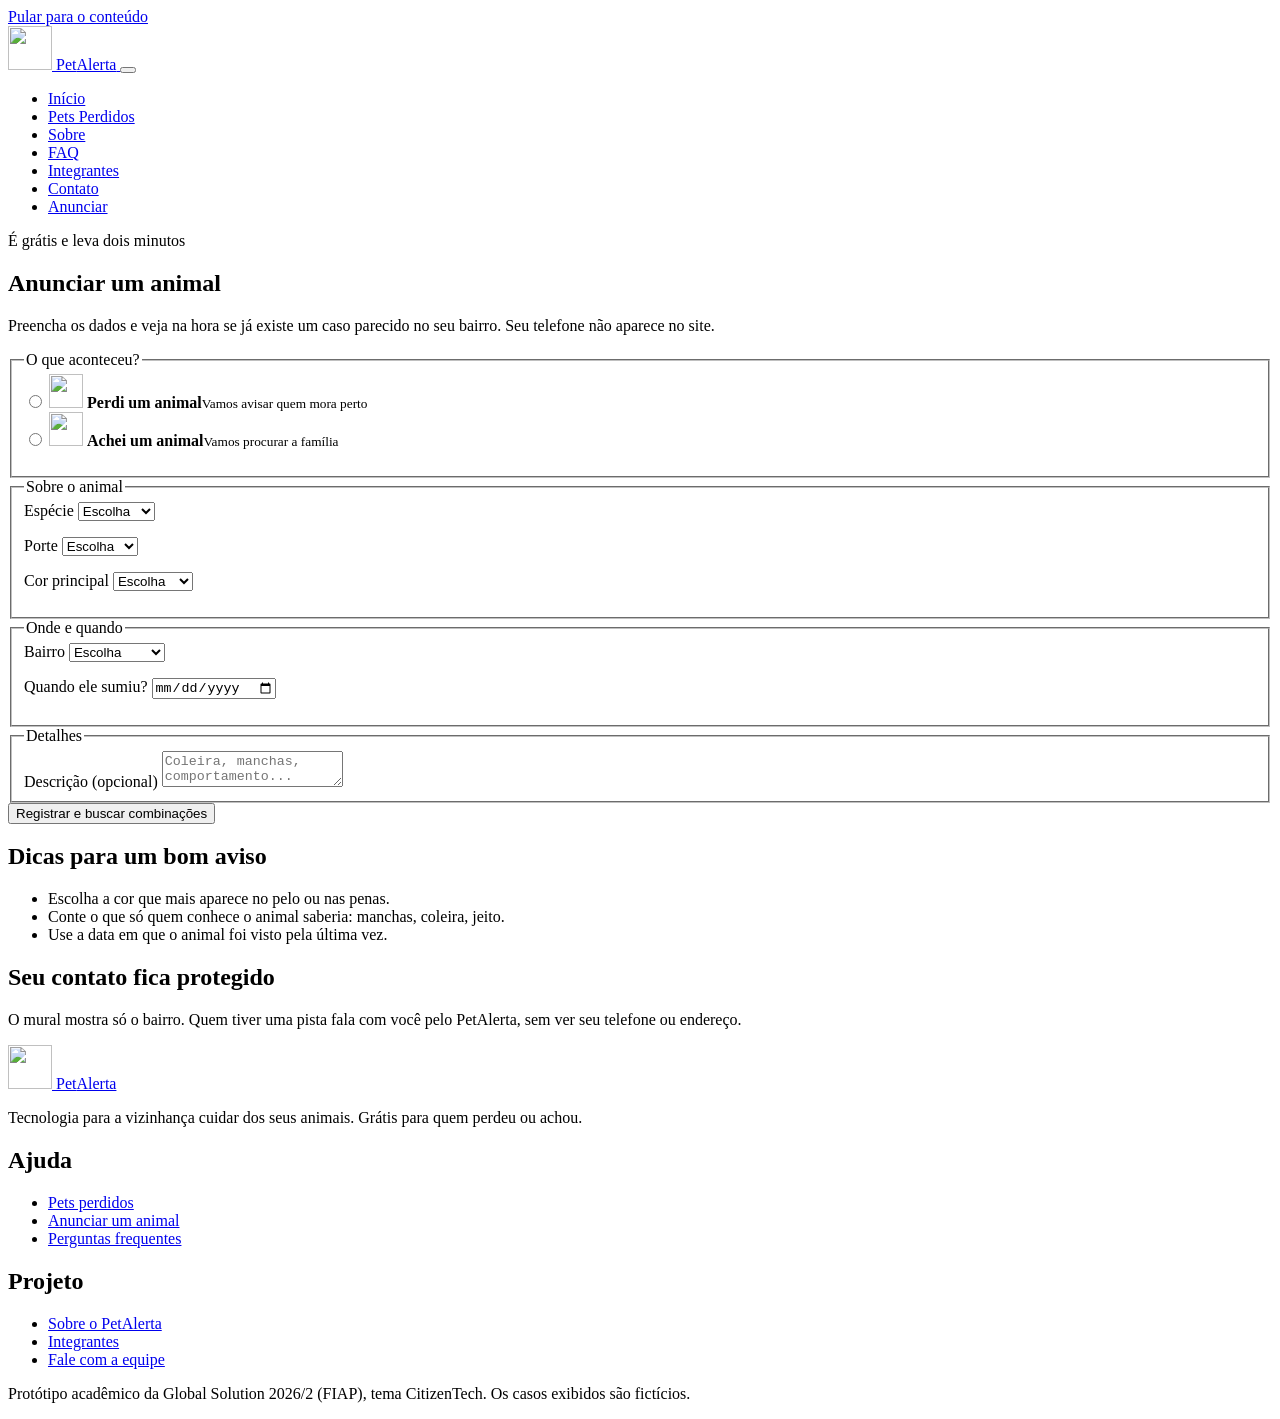
==== anunciar.html @ c276a69e "adicionando pastas e o html puro no projeto" ====
<!DOCTYPE html>
<html lang="pt-BR">

<head>
    <meta charset="UTF-8">
    <meta name="viewport" content="width=device-width, initial-scale=1">
    <meta name="description"
        content="Registre um animal perdido ou achado e veja na hora as possíveis combinações do seu bairro.">
    <meta name="theme-color" content="#0B5563">
    <title>Anunciar um animal — PetAlerta</title>
    <link rel="icon" href="assets/icons/PetAlerta.svg" type="image/svg+xml">
    <link rel="preconnect" href="https://fonts.googleapis.com">
    <link rel="preconnect" href="https://fonts.gstatic.com" crossorigin>
    <link rel="stylesheet"
        href="https://fonts.googleapis.com/css2?family=Atkinson+Hyperlegible+Next:wght@400..800&display=swap">
    <link rel="stylesheet" href="css/base.css">
    <link rel="stylesheet" href="css/componentes.css">
    <link rel="stylesheet" href="css/paginas.css">
    <script src="js/menu.js" defer></script>
    <script src="js/dados.js" defer></script>
    <script src="js/cruzamento.js" defer></script>
    <script src="js/cards.js" defer></script>
    <script src="js/validacao.js" defer></script>
    <script src="js/anunciar.js" defer></script>
</head>

<body>
    <a class="pular-conteudo" href="#conteudo">Pular para o conteúdo</a>

    <header class="cabecalho">
        <div class="container cabecalho__interno">
            <a class="marca" href="index.html">
                <img class="marca__icone" src="assets/icons/PetAlerta.svg" alt="" width="44" height="44">
                <span class="marca__nome">Pet<span>Alerta</span></span>
            </a>

            <button class="botao-menu" type="button" aria-label="Menu" aria-expanded="false"
                aria-controls="menu-principal">
                <span class="botao-menu__barra"></span>
                <span class="botao-menu__barra"></span>
                <span class="botao-menu__barra"></span>
            </button>

            <nav class="menu" id="menu-principal" aria-label="Menu principal">
                <ul class="menu__lista">
                    <li><a class="menu__link" href="index.html">Início</a></li>
                    <li><a class="menu__link" href="pets.html">Pets Perdidos</a></li>
                    <li><a class="menu__link" href="sobre.html">Sobre</a></li>
                    <li><a class="menu__link" href="faq.html">FAQ</a></li>
                    <li><a class="menu__link" href="integrantes.html">Integrantes</a></li>
                    <li><a class="menu__link" href="contato.html">Contato</a></li>
                    <li><a class="menu__link menu__link--destaque" href="anunciar.html" aria-current="page">Anunciar</a>
                    </li>
                </ul>
            </nav>
        </div>
    </header>

    <main id="conteudo">
        <section class="topo-pagina" aria-labelledby="titulo-pagina">
            <div class="container topo-pagina__conteudo">
                <p class="sobretitulo">É grátis e leva dois minutos</p>
                <h1 id="titulo-pagina">Anunciar um animal</h1>
                <p class="texto-apoio">Preencha os dados e veja na hora se já existe um caso parecido no seu bairro. Seu
                    telefone não aparece no site.</p>
            </div>
        </section>

        <section class="secao secao--sem-topo">
            <div class="container anunciar">
                <form class="cartao formulario" id="form-anuncio" novalidate>
                    <fieldset class="formulario__grupo">
                        <legend class="formulario__legenda">O que aconteceu?</legend>
                        <div class="escolha">
                            <div class="escolha__opcao">
                                <input class="escolha__radio" type="radio" name="tipo" id="tipo-perdido" value="perdido"
                                    required data-erro="Escolha se você perdeu ou achou um animal"
                                    aria-describedby="tipo-erro">
                                <label class="escolha__rotulo" for="tipo-perdido">
                                    <span class="icone-bolha"><img src="assets/icons/perdi.svg" alt="" width="34"
                                            height="34"></span>
                                    <span class="escolha__texto"><strong>Perdi um animal</strong><small>Vamos avisar
                                            quem mora perto</small></span>
                                </label>
                            </div>
                            <div class="escolha__opcao">
                                <input class="escolha__radio" type="radio" name="tipo" id="tipo-achado" value="achado"
                                    required data-erro="Escolha se você perdeu ou achou um animal"
                                    aria-describedby="tipo-erro">
                                <label class="escolha__rotulo" for="tipo-achado">
                                    <span class="icone-bolha icone-bolha--acao"><img src="assets/icons/achei.svg" alt=""
                                            width="34" height="34"></span>
                                    <span class="escolha__texto"><strong>Achei um animal</strong><small>Vamos procurar a
                                            família</small></span>
                                </label>
                            </div>
                        </div>
                        <p class="campo__erro" id="tipo-erro" aria-live="polite"></p>
                    </fieldset>

                    <!-- Só aparece para quem escolheu "Achei" -->
                    <aside class="icone-texto agradecimento" data-mostrar-se="achado" hidden>
                        <span class="icone-bolha icone-bolha--acao"><img src="assets/icons/achei.svg" alt="" width="34"
                                height="34"></span>
                        <div>
                            <h3>Obrigado por parar para ajudar!</h3>
                            <p>Quem perdeu este animal pode estar procurando por ele agora mesmo. Seu aviso pode ser a
                                pista que falta para esse reencontro.</p>
                        </div>
                    </aside>

                    <fieldset class="formulario__grupo">
                        <legend class="formulario__legenda">Sobre o animal</legend>

                        <div class="campo" data-mostrar-se="perdido" hidden>
                            <label class="campo__rotulo" for="anuncio-nome">Nome do animal <span
                                    class="campo__opcional">(opcional)</span></label>
                            <input class="campo__entrada" id="anuncio-nome" name="nome" type="text">
                        </div>

                        <div class="formulario__linha">
                            <div class="campo">
                                <label class="campo__rotulo" for="anuncio-especie">Espécie</label>
                                <select class="campo__entrada" id="anuncio-especie" name="especie" required
                                    data-erro="Escolha a espécie" aria-describedby="anuncio-especie-erro">
                                    <option value="">Escolha</option>
                                    <option value="cachorro">Cachorro</option>
                                    <option value="gato">Gato</option>
                                    <option value="ave">Ave</option>
                                </select>
                                <p class="campo__erro" id="anuncio-especie-erro" aria-live="polite"></p>
                            </div>
                            <div class="campo">
                                <label class="campo__rotulo" for="anuncio-porte">Porte</label>
                                <select class="campo__entrada" id="anuncio-porte" name="porte" required
                                    data-erro="Escolha o porte" aria-describedby="anuncio-porte-erro">
                                    <option value="">Escolha</option>
                                    <option value="pequeno">Pequeno</option>
                                    <option value="medio">Médio</option>
                                    <option value="grande">Grande</option>
                                </select>
                                <p class="campo__erro" id="anuncio-porte-erro" aria-live="polite"></p>
                            </div>
                        </div>

                        <div class="formulario__linha">
                            <div class="campo">
                                <label class="campo__rotulo" for="anuncio-cor">Cor principal</label>
                                <select class="campo__entrada" id="anuncio-cor" name="cor" required
                                    data-erro="Escolha a cor principal" aria-describedby="anuncio-cor-erro">
                                    <option value="">Escolha</option>
                                    <option value="caramelo">Caramelo</option>
                                    <option value="preto">Preto</option>
                                    <option value="branco">Branco</option>
                                    <option value="cinza">Cinza</option>
                                    <option value="laranja">Laranja</option>
                                    <option value="malhado">Malhado</option>
                                    <option value="verde">Verde</option>
                                </select>
                                <p class="campo__erro" id="anuncio-cor-erro" aria-live="polite"></p>
                            </div>
                        </div>
                    </fieldset>

                    <fieldset class="formulario__grupo">
                        <legend class="formulario__legenda">Onde e quando</legend>

                        <div class="formulario__linha">
                            <div class="campo">
                                <label class="campo__rotulo" for="anuncio-bairro">Bairro</label>
                                <select class="campo__entrada" id="anuncio-bairro" name="bairro" required
                                    data-erro="Escolha o bairro" aria-describedby="anuncio-bairro-erro">
                                    <option value="">Escolha</option>
                                    <option value="Butantã">Butantã</option>
                                    <option value="Mooca">Mooca</option>
                                    <option value="Pinheiros">Pinheiros</option>
                                    <option value="Santana">Santana</option>
                                    <option value="Tatuapé">Tatuapé</option>
                                    <option value="Vila Mariana">Vila Mariana</option>
                                </select>
                                <p class="campo__erro" id="anuncio-bairro-erro" aria-live="polite"></p>
                            </div>
                            <div class="campo">
                                <label class="campo__rotulo" for="anuncio-data" id="rotulo-data">Quando ele
                                    sumiu?</label>
                                <input class="campo__entrada" id="anuncio-data" name="data" type="date" required
                                    data-erro="Informe a data" aria-describedby="anuncio-data-erro">
                                <p class="campo__erro" id="anuncio-data-erro" aria-live="polite"></p>
                            </div>
                        </div>

                        <div class="campo" data-mostrar-se="achado" hidden>
                            <label class="campo__rotulo" for="anuncio-local">Onde ele está agora? <span
                                    class="campo__opcional">(opcional)</span></label>
                            <input class="campo__entrada" id="anuncio-local" name="local" type="text"
                                placeholder="Ex.: abrigado na minha casa">
                        </div>
                    </fieldset>

                    <fieldset class="formulario__grupo">
                        <legend class="formulario__legenda">Detalhes</legend>
                        <div class="campo">
                            <label class="campo__rotulo" for="anuncio-descricao">Descrição <span
                                    class="campo__opcional">(opcional)</span></label>
                            <textarea class="campo__entrada" id="anuncio-descricao" name="descricao"
                                placeholder="Coleira, manchas, comportamento..."></textarea>
                        </div>
                    </fieldset>

                    <button class="botao botao--largo" type="submit">Registrar e buscar combinações</button>
                </form>

                <aside class="anunciar__lado" aria-label="Dicas">
                    <div class="cartao cartao--suave">
                        <h2>Dicas para um bom aviso</h2>
                        <ul class="lista-check">
                            <li>Escolha a cor que mais aparece no pelo ou nas penas.</li>
                            <li>Conte o que só quem conhece o animal saberia: manchas, coleira, jeito.</li>
                            <li>Use a data em que o animal foi visto pela última vez.</li>
                        </ul>
                    </div>
                    <div class="cartao cartao--suave">
                        <h2>Seu contato fica protegido</h2>
                        <p>O mural mostra só o bairro. Quem tiver uma pista fala com você pelo PetAlerta, sem ver seu
                            telefone ou endereço.</p>
                    </div>
                </aside>
            </div>

            <div class="container">
                <section class="resultado" id="resultado" tabindex="-1" aria-labelledby="resultado-titulo" hidden>
                    <div class="resultado__topo">
                        <span class="icone-bolha icone-bolha--grande" id="resultado-icone"><img
                                src="assets/icons/perdi.svg" alt="" width="44" height="44"></span>
                        <h2 id="resultado-titulo"></h2>
                    </div>
                    <p class="mensagem" id="resultado-texto"></p>
                    <ul class="grade grade--cards" id="resultado-cards"></ul>
                </section>
            </div>
        </section>
    </main>

    <footer class="rodape">
        <div class="container rodape__grade">
            <div class="rodape__marca">
                <a class="marca marca--clara" href="index.html">
                    <img class="marca__icone" src="assets/icons/PetAlerta.svg" alt="" width="44" height="44">
                    <span class="marca__nome">Pet<span>Alerta</span></span>
                </a>
                <p>Tecnologia para a vizinhança cuidar dos seus animais. Grátis para quem perdeu ou achou.</p>
            </div>
            <nav class="rodape__navegacao" aria-label="Links do rodapé">
                <div>
                    <h2 class="rodape__titulo">Ajuda</h2>
                    <ul class="rodape__links">
                        <li><a href="pets.html">Pets perdidos</a></li>
                        <li><a href="anunciar.html">Anunciar um animal</a></li>
                        <li><a href="faq.html">Perguntas frequentes</a></li>
                    </ul>
                </div>
                <div>
                    <h2 class="rodape__titulo">Projeto</h2>
                    <ul class="rodape__links">
                        <li><a href="sobre.html">Sobre o PetAlerta</a></li>
                        <li><a href="integrantes.html">Integrantes</a></li>
                        <li><a href="contato.html">Fale com a equipe</a></li>
                    </ul>
                </div>
            </nav>
        </div>
        <div class="container rodape__base">
            <p>Protótipo acadêmico da Global Solution 2026/2 (FIAP), tema CitizenTech. Os casos exibidos são fictícios.
            </p>
        </div>
    </footer>
</body>

</html>
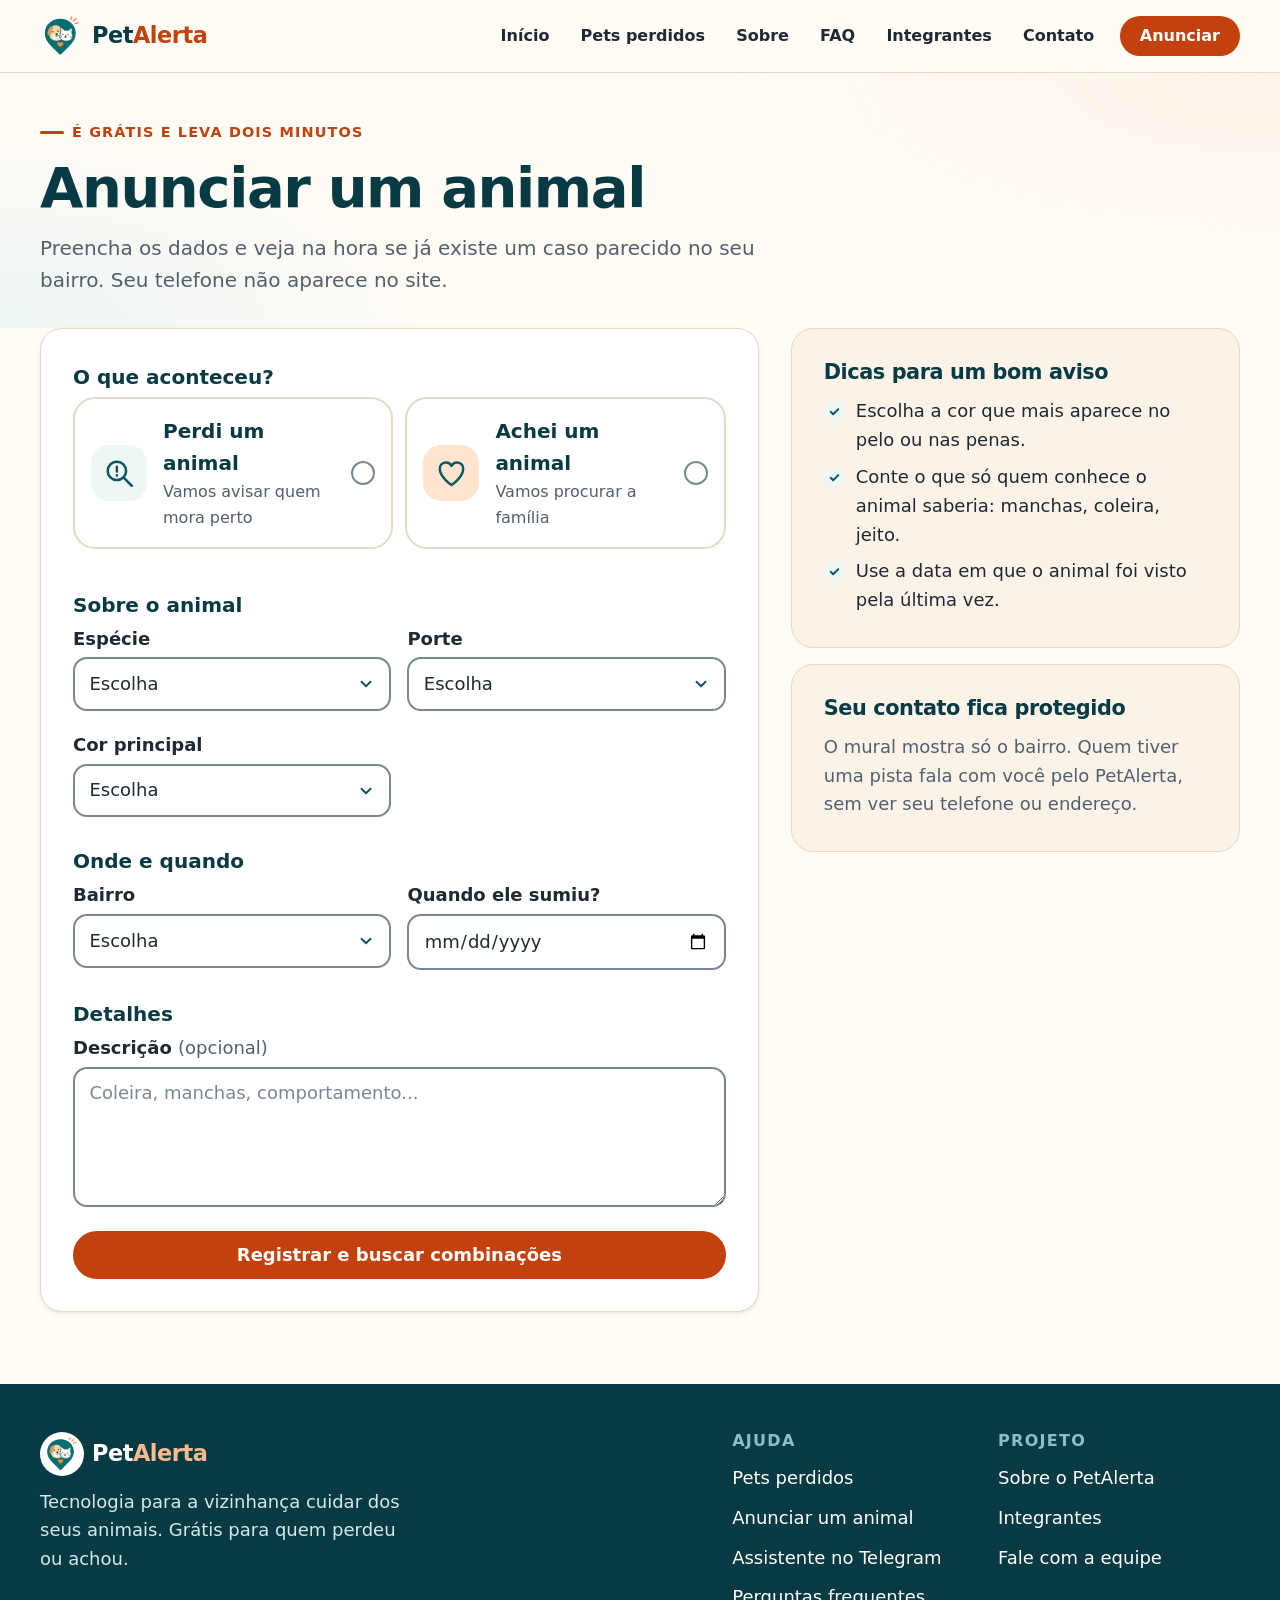
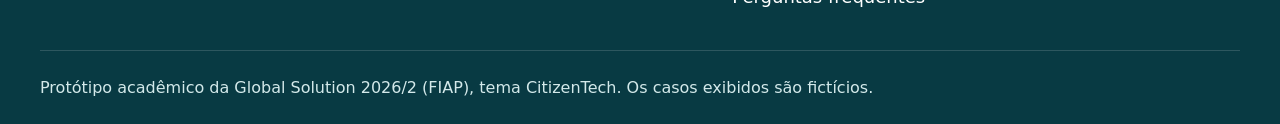
==== commit 7fe8a1f9: "adicionando js, corrigindo bugs e colocando interface do telegram na pagina inicial" ====
--- a/anunciar.html
+++ b/anunciar.html
@@ -44,7 +44,7 @@
             <nav class="menu" id="menu-principal" aria-label="Menu principal">
                 <ul class="menu__lista">
                     <li><a class="menu__link" href="index.html">Início</a></li>
-                    <li><a class="menu__link" href="pets.html">Pets Perdidos</a></li>
+                    <li><a class="menu__link" href="pets.html">Pets perdidos</a></li>
                     <li><a class="menu__link" href="sobre.html">Sobre</a></li>
                     <li><a class="menu__link" href="faq.html">FAQ</a></li>
                     <li><a class="menu__link" href="integrantes.html">Integrantes</a></li>
@@ -256,6 +256,7 @@
                     <ul class="rodape__links">
                         <li><a href="pets.html">Pets perdidos</a></li>
                         <li><a href="anunciar.html">Anunciar um animal</a></li>
+                        <li><a href="index.html#telegram">Assistente no Telegram</a></li>
                         <li><a href="faq.html">Perguntas frequentes</a></li>
                     </ul>
                 </div>
--- a/css/base.css
+++ b/css/base.css
@@ -0,0 +1,385 @@
+/* ==========================================================
+    PetAlerta — base.css
+    Fundamentos usados em todas as páginas.
+    1. Variáveis   2. Reset   3. Elementos   4. Layout   5. Utilitários
+   ========================================================== */
+
+/* ---------- 1. Variáveis ---------- */
+:root {
+    /* Paleta da marca (cores "cruas").
+       Os componentes não usam estas: usam os papéis logo abaixo. */
+    --branco: #FFFFFF;
+
+    --petroleo-50: #EEF6F6;
+    --petroleo-100: #D3E9EA;
+    --petroleo-300: #86C2C5;
+    --petroleo-700: #0B5563;
+    --petroleo-900: #083A43;
+
+    --laranja-50: #FFF4EB;
+    --laranja-100: #FFE4CF;
+    --laranja-300: #FDBA8C;
+    --laranja-600: #C2410C;
+    --laranja-700: #9A3412;
+
+    --areia-50: #FFFBF5;
+    --areia-100: #FBF3E8;
+    --areia-200: #F4EBDD;
+    --areia-300: #E6D8C5;
+
+    /* Azul do Telegram, um pouco mais escuro que o original
+       para o texto branco ter contraste AA (4,9:1) */
+    --ceu-50: #EAF5FB;
+    --ceu-100: #D2E9F6;
+    --ceu-600: #1877AB;
+    --ceu-700: #13699A;
+
+    --grafite-950: #141D24;
+    --grafite-900: #1F2933;
+    --grafite-600: #52606D;
+    --grafite-400: #7B8794;
+
+    /* Papéis das cores: o que cada cor significa no site.
+       Escala de cada cor: suave (50) → clara (100) → média (300) → cor → forte */
+    --cor-fundo: var(--areia-50);
+    --cor-superficie: var(--branco);
+    --cor-superficie-suave: var(--areia-100);
+    --cor-borda: var(--areia-300);
+    --cor-borda-campo: var(--grafite-400);
+
+    --cor-texto: var(--grafite-900);
+    --cor-texto-suave: var(--grafite-600);
+    --cor-texto-apagado: var(--grafite-400);
+    --cor-texto-invertido: var(--branco);
+    --cor-titulo: var(--petroleo-900);
+
+    --cor-marca-suave: var(--petroleo-50);
+    --cor-marca-clara: var(--petroleo-100);
+    --cor-marca-media: var(--petroleo-300);
+    --cor-marca: var(--petroleo-700);
+    --cor-marca-forte: var(--petroleo-900);
+
+    --cor-acao-suave: var(--laranja-50);
+    --cor-acao-clara: var(--laranja-100);
+    --cor-acao-media: var(--laranja-300);
+    --cor-acao: var(--laranja-600);
+    --cor-acao-forte: var(--laranja-700);
+
+    --cor-telegram-suave: var(--ceu-50);
+    --cor-telegram-clara: var(--ceu-100);
+    --cor-telegram: var(--ceu-600);
+    --cor-telegram-forte: var(--ceu-700);
+
+    /* Detalhes em destaque (sobretítulos, o "Alerta" da marca) e contorno de foco.
+       Os fundos escuros trocam estes dois por um laranja mais claro. */
+    --cor-acento: var(--cor-acao);
+    --cor-foco: var(--cor-acao);
+
+    /* Situação de cada caso. A cor sempre vem junto de um texto. */
+    --cor-perdido: #B42318;
+    --cor-perdido-fundo: #FEE4E2;
+    --cor-achado: #175CD3;
+    --cor-achado-fundo: #D1E9FF;
+    --cor-risco: #93370D;
+    --cor-risco-fundo: #FEF0C7;
+    --cor-reencontrado: #067647;
+    --cor-reencontrado-fundo: #DCFAE6;
+    --cor-erro: var(--cor-perdido);
+    --cor-erro-fundo: #FFFBFA;
+    --cor-sucesso: var(--cor-reencontrado);
+
+    /* Tipografia: Atkinson Hyperlegible foi criada para leitores com baixa visão */
+    --fonte: "Atkinson Hyperlegible Next", "Atkinson Hyperlegible", system-ui, sans-serif;
+    --texto-pp: 0.875rem;
+    --texto-p: 1rem;
+    --texto-m: 1.125rem;
+    --texto-g: 1.25rem;
+    --titulo-3: 1.3rem;
+    --titulo-2: clamp(1.75rem, 1.35rem + 1.5vw, 2.5rem);
+    --titulo-1: clamp(2.125rem, 1.5rem + 2.8vw, 3.5rem);
+
+    /* Espaçamentos */
+    --espaco-1: 0.25rem;
+    --espaco-2: 0.5rem;
+    --espaco-3: 0.75rem;
+    --espaco-4: 1rem;
+    --espaco-5: 1.5rem;
+    --espaco-6: 2rem;
+    --espaco-7: 3rem;
+    --espaco-8: 4.5rem;
+    --espaco-secao: var(--espaco-7); /* em cima e embaixo de cada seção */
+    --espaco-cartao: var(--espaco-5); /* dentro dos cartões */
+
+    /* Formas e movimento */
+    --raio-p: 8px;
+    --raio: 14px;
+    --raio-g: 22px;
+    --raio-total: 999px;
+    --sombra-1: 0 1px 2px rgb(31 41 51 / 0.06), 0 2px 6px rgb(31 41 51 / 0.06);
+    --sombra-2: 0 6px 16px rgb(31 41 51 / 0.1), 0 2px 4px rgb(31 41 51 / 0.05);
+    --sombra-3: 0 20px 48px rgb(8 58 67 / 0.2);
+    --transicao: 180ms ease;
+
+    --largura-maxima: 1200px;
+    --altura-cabecalho: 72px;
+}
+
+/* Telas maiores ganham mais respiro: basta trocar as variáveis */
+@media (min-width: 768px) {
+    :root {
+        --espaco-cartao: var(--espaco-6);
+    }
+}
+
+@media (min-width: 1024px) {
+    :root {
+        --espaco-secao: var(--espaco-8);
+    }
+}
+
+/* ---------- 2. Reset ---------- */
+*,
+*::before,
+*::after {
+    box-sizing: border-box;
+}
+
+* {
+    margin: 0;
+}
+
+html {
+    -webkit-text-size-adjust: 100%;
+    /* Âncoras não ficam escondidas atrás do cabeçalho fixo */
+    scroll-padding-top: calc(var(--altura-cabecalho) + var(--espaco-4));
+}
+
+/* Listas com classe são componentes: tiram os marcadores padrão */
+ul[class],
+ol[class] {
+    padding: 0;
+    list-style: none;
+}
+
+img,
+svg {
+    display: block;
+    max-width: 100%;
+}
+
+img {
+    height: auto;
+}
+
+/* Campos e botões usam a mesma fonte do resto do site */
+button,
+input,
+select,
+textarea {
+    font: inherit;
+    color: inherit;
+}
+
+/* ---------- 3. Elementos ---------- */
+body {
+    min-height: 100vh;
+    font-family: var(--fonte);
+    font-size: var(--texto-m);
+    line-height: 1.6;
+    color: var(--cor-texto);
+    background-color: var(--cor-fundo);
+    overflow-wrap: break-word;
+    -webkit-font-smoothing: antialiased;
+}
+
+h1,
+h2,
+h3,
+h4 {
+    font-weight: 800;
+    line-height: 1.15;
+    letter-spacing: -0.01em;
+    color: var(--cor-titulo);
+    text-wrap: balance;
+}
+
+h1 {
+    font-size: var(--titulo-1);
+    letter-spacing: -0.025em;
+}
+
+h2 {
+    font-size: var(--titulo-2);
+    letter-spacing: -0.02em;
+}
+
+h3 {
+    font-size: var(--titulo-3);
+    font-weight: 700;
+}
+
+h4 {
+    font-size: var(--texto-m);
+    font-weight: 700;
+}
+
+p {
+    text-wrap: pretty;
+}
+
+a {
+    color: var(--cor-marca);
+    text-decoration-thickness: 0.08em;
+    text-underline-offset: 0.18em;
+}
+
+a:hover {
+    color: var(--cor-acao-forte);
+}
+
+strong,
+b {
+    font-weight: 700;
+}
+
+:focus-visible {
+    outline: 3px solid var(--cor-foco);
+    outline-offset: 3px;
+}
+
+::selection {
+    background-color: var(--cor-acao-clara);
+}
+
+[hidden] {
+    display: none !important;
+}
+
+@media (prefers-reduced-motion: no-preference) {
+    html {
+        scroll-behavior: smooth;
+    }
+}
+
+/* ---------- 4. Layout ---------- */
+.container {
+    width: min(100% - 2 * var(--espaco-4), var(--largura-maxima));
+    margin-inline: auto;
+}
+
+@media (min-width: 768px) {
+    .container {
+        width: min(100% - 2 * var(--espaco-6), var(--largura-maxima));
+    }
+}
+
+.secao {
+    padding-block: var(--espaco-secao);
+}
+
+.secao--sem-topo {
+    padding-top: 0;
+}
+
+.secao--clara {
+    background-color: var(--cor-superficie);
+}
+
+/* Seção escura: troca os papéis das cores e todo o conteúdo se adapta */
+.secao--marca {
+    --cor-titulo: var(--cor-texto-invertido);
+    --cor-texto: var(--cor-texto-invertido);
+    --cor-texto-suave: var(--cor-marca-clara);
+    --cor-acento: var(--cor-acao-media);
+    --cor-foco: var(--cor-acao-media);
+    color: var(--cor-texto);
+    background-color: var(--cor-marca);
+}
+
+/* Título de seção: sobretítulo + h2 + texto de apoio */
+.cabecalho-secao {
+    display: grid;
+    gap: var(--espaco-3);
+    justify-items: start;
+    max-width: 46rem;
+    margin-bottom: var(--espaco-6);
+}
+
+.cabecalho-secao--centro {
+    justify-items: center;
+    margin-inline: auto;
+    text-align: center;
+}
+
+.sobretitulo {
+    display: inline-flex;
+    align-items: center;
+    gap: var(--espaco-2);
+    font-size: 0.9rem;
+    font-weight: 800;
+    letter-spacing: 0.08em;
+    text-transform: uppercase;
+    color: var(--cor-acento);
+}
+
+.sobretitulo::before {
+    content: "";
+    width: 1.5rem;
+    height: 3px;
+    background-color: currentColor;
+    border-radius: 2px;
+}
+
+.texto-apoio {
+    max-width: 62ch;
+    font-size: var(--texto-g);
+    color: var(--cor-texto-suave);
+}
+
+/* Grade que se ajusta sozinha: cada item tem pelo menos --grade-min de largura */
+.grade {
+    display: grid;
+    gap: var(--espaco-5);
+    grid-template-columns: repeat(auto-fill, minmax(min(100%, var(--grade-min, 16rem)), 1fr));
+}
+
+.grade--cards {
+    --grade-min: 16.5rem;
+}
+
+.grade--equipe {
+    --grade-min: 12.5rem;
+}
+
+/* Grade fixa de 3 colunas (2 no tablet), para conjuntos com número certo de itens */
+@media (min-width: 640px) {
+    .grade--3 {
+        grid-template-columns: repeat(2, 1fr);
+    }
+}
+
+@media (min-width: 1024px) {
+    .grade--3 {
+        grid-template-columns: repeat(3, 1fr);
+    }
+}
+
+/* ---------- 5. Utilitários ---------- */
+
+/* Esconde da tela, mas mantém para leitores de tela */
+.visualmente-oculto {
+    position: absolute !important;
+    width: 1px;
+    height: 1px;
+    padding: 0;
+    margin: -1px;
+    overflow: hidden;
+    clip: rect(0 0 0 0);
+    white-space: nowrap;
+    border: 0;
+}
+
+/* Espaço entre parágrafos de um texto corrido */
+.fluxo > * + * {
+    margin-top: var(--fluxo-espaco, 1em);
+}
--- a/css/componentes.css
+++ b/css/componentes.css
@@ -0,0 +1,1095 @@
+/* ==========================================================
+    PetAlerta — componentes.css
+    Peças reaproveitadas em várias páginas.
+    1. Situações        2. Pular conteúdo   3. Marca
+    4. Cabeçalho/menu   5. Botões           6. Cartão
+    7. Selo             8. Ícone em bolha   9. Listas
+    10. Formulários     11. Mensagens       12. Modal
+    13. Abas            14. Acordeão        15. Card de caso
+    16. Balão flutuante 17. Rodapé
+   ========================================================== */
+
+/* ---------- 1. Situações ----------
+    O atributo data-situacao diz O QUE o elemento é (perdido, achado...).
+    Aqui ele vira duas variáveis, --tom e --tom-fundo, que selos, cards,
+    pinos e áreas do mapa usam. Assim cada cor é definida uma vez só. */
+[data-situacao="perdido"] {
+    --tom: var(--cor-perdido);
+    --tom-fundo: var(--cor-perdido-fundo);
+}
+
+[data-situacao="achado"] {
+    --tom: var(--cor-achado);
+    --tom-fundo: var(--cor-achado-fundo);
+}
+
+[data-situacao="risco"] {
+    --tom: var(--cor-risco);
+    --tom-fundo: var(--cor-risco-fundo);
+}
+
+[data-situacao="reencontrado"] {
+    --tom: var(--cor-reencontrado);
+    --tom-fundo: var(--cor-reencontrado-fundo);
+}
+
+/* ---------- 2. Pular para o conteúdo (aparece só com Tab) ---------- */
+.pular-conteudo {
+    position: absolute;
+    top: var(--espaco-2);
+    left: var(--espaco-4);
+    z-index: 100;
+    padding: var(--espaco-2) var(--espaco-4);
+    font-weight: 700;
+    background-color: var(--cor-superficie);
+    border-radius: var(--raio);
+    box-shadow: var(--sombra-2);
+    translate: 0 -200%;
+}
+
+.pular-conteudo:focus {
+    translate: 0 0;
+}
+
+/* ---------- 3. Marca (logo + nome) ---------- */
+.marca {
+    display: inline-flex;
+    align-items: center;
+    gap: var(--espaco-2);
+    font-size: 1.4rem;
+    font-weight: 800;
+    letter-spacing: -0.02em;
+    color: var(--cor-marca-forte);
+    text-decoration: none;
+}
+
+.marca:hover {
+    color: var(--cor-marca-forte);
+}
+
+.marca__icone {
+    width: 44px;
+    height: 44px;
+}
+
+.marca__nome span {
+    color: var(--cor-acento);
+}
+
+/* Versão para fundo escuro (rodapé) */
+.marca--clara,
+.marca--clara:hover {
+    color: var(--cor-texto-invertido);
+}
+
+.marca--clara .marca__icone {
+    padding: 3px;
+    background-color: var(--cor-superficie);
+    border-radius: 50%;
+}
+
+/* ---------- 4. Cabeçalho e menu ---------- */
+.cabecalho {
+    position: sticky;
+    top: 0;
+    z-index: 50;
+    background-color: var(--cor-fundo);
+    background-color: color-mix(in srgb, var(--cor-fundo) 90%, transparent);
+    border-bottom: 1px solid var(--cor-borda);
+    backdrop-filter: saturate(1.4) blur(10px);
+}
+
+.cabecalho__interno {
+    display: flex;
+    align-items: center;
+    justify-content: space-between;
+    gap: var(--espaco-4);
+    min-height: var(--altura-cabecalho);
+}
+
+/* Botão hambúrguer: as três barras viram um X quando o menu abre */
+.botao-menu {
+    display: inline-grid;
+    place-content: center;
+    gap: 5px;
+    width: 48px;
+    height: 48px;
+    background-color: var(--cor-superficie);
+    border: 2px solid var(--cor-marca);
+    border-radius: var(--raio);
+    cursor: pointer;
+}
+
+.botao-menu__barra {
+    display: block;
+    width: 22px;
+    height: 2.5px;
+    background-color: var(--cor-marca);
+    border-radius: 2px;
+    transition: transform var(--transicao), opacity var(--transicao);
+}
+
+.botao-menu[aria-expanded="true"] .botao-menu__barra:nth-child(1) {
+    transform: translateY(7.5px) rotate(45deg);
+}
+
+.botao-menu[aria-expanded="true"] .botao-menu__barra:nth-child(2) {
+    opacity: 0;
+}
+
+.botao-menu[aria-expanded="true"] .botao-menu__barra:nth-child(3) {
+    transform: translateY(-7.5px) rotate(-45deg);
+}
+
+/* No celular o menu é um painel que abre embaixo do cabeçalho.
+   Quem controla é o aria-expanded do botão (o JS só troca esse valor). */
+.menu {
+    display: none;
+    position: absolute;
+    top: 100%;
+    left: 0;
+    right: 0;
+    padding: var(--espaco-3) var(--espaco-4) var(--espaco-5);
+    background-color: var(--cor-superficie);
+    border-bottom: 1px solid var(--cor-borda);
+    box-shadow: var(--sombra-2);
+}
+
+.botao-menu[aria-expanded="true"] + .menu {
+    display: block;
+}
+
+.menu__lista {
+    display: grid;
+    gap: var(--espaco-1);
+}
+
+.menu__link {
+    display: block;
+    padding: 0.7rem 1rem;
+    font-weight: 700;
+    color: var(--cor-texto);
+    text-decoration: none;
+    border-radius: var(--raio);
+    transition: color var(--transicao), background-color var(--transicao);
+}
+
+.menu__link:hover,
+.menu__link[aria-current="page"] {
+    color: var(--cor-marca);
+    background-color: var(--cor-marca-suave);
+}
+
+.menu__link--destaque,
+.menu__link--destaque[aria-current="page"] {
+    margin-top: var(--espaco-2);
+    color: var(--cor-texto-invertido);
+    text-align: center;
+    background-color: var(--cor-acao);
+    border-radius: var(--raio-total);
+}
+
+.menu__link--destaque:hover {
+    color: var(--cor-texto-invertido);
+    background-color: var(--cor-acao-forte);
+}
+
+@media (min-width: 1024px) {
+    .botao-menu {
+        display: none;
+    }
+
+    .menu {
+        display: block;
+        position: static;
+        padding: 0;
+        background: none;
+        border: 0;
+        box-shadow: none;
+    }
+
+    .menu__lista {
+        display: flex;
+        align-items: center;
+        gap: var(--espaco-1);
+    }
+
+    .menu__link {
+        padding: 0.45rem 0.85rem;
+        font-size: var(--texto-p);
+        border-radius: var(--raio-total);
+    }
+
+    .menu__link--destaque,
+    .menu__link--destaque[aria-current="page"] {
+        margin: 0 0 0 var(--espaco-2);
+        padding-inline: 1.25rem;
+    }
+}
+
+/* ---------- 5. Botões ----------
+   Cada variação só troca as variáveis; o visual é escrito uma vez em .botao */
+.botao {
+    --botao-texto: var(--cor-texto-invertido);
+    --botao-fundo: var(--cor-acao);
+    --botao-borda: var(--cor-acao);
+    --botao-texto-hover: var(--cor-texto-invertido);
+    --botao-fundo-hover: var(--cor-acao-forte);
+
+    display: inline-flex;
+    align-items: center;
+    justify-content: center;
+    gap: var(--espaco-2);
+    min-height: 48px;
+    padding: 0.7rem 1.4rem;
+    font-weight: 700;
+    line-height: 1.2;
+    text-align: center;
+    text-decoration: none;
+    color: var(--botao-texto);
+    background-color: var(--botao-fundo);
+    border: 2px solid var(--botao-borda);
+    border-radius: var(--raio-total);
+    cursor: pointer;
+    transition: color var(--transicao), background-color var(--transicao), border-color var(--transicao), translate var(--transicao);
+}
+
+.botao:hover {
+    color: var(--botao-texto-hover);
+    background-color: var(--botao-fundo-hover);
+    border-color: var(--botao-fundo-hover);
+}
+
+.botao:active {
+    translate: 0 1px;
+}
+
+.botao--secundario {
+    --botao-texto: var(--cor-marca);
+    --botao-fundo: var(--cor-superficie);
+    --botao-borda: var(--cor-marca);
+    --botao-fundo-hover: var(--cor-marca);
+}
+
+.botao--fantasma {
+    --botao-texto: var(--cor-marca);
+    --botao-fundo: transparent;
+    --botao-borda: transparent;
+    --botao-texto-hover: var(--cor-marca-forte);
+    --botao-fundo-hover: var(--cor-marca-suave);
+}
+
+.botao--claro {
+    --botao-texto: var(--cor-marca);
+    --botao-fundo: var(--cor-superficie);
+    --botao-borda: var(--cor-superficie);
+    --botao-texto-hover: var(--cor-marca-forte);
+    --botao-fundo-hover: var(--cor-marca-suave);
+}
+
+/* Abre a conversa com o assistente no Telegram */
+.botao--telegram {
+    --botao-fundo: var(--cor-telegram);
+    --botao-borda: var(--cor-telegram);
+    --botao-fundo-hover: var(--cor-telegram-forte);
+}
+
+.botao--pequeno {
+    min-height: 40px;
+    padding: 0.45rem 1rem;
+    font-size: var(--texto-p);
+}
+
+/* No celular o botão grande só fica mais alto; a letra cresce a partir do tablet */
+.botao--grande {
+    min-height: 56px;
+    padding: 0.85rem 1.25rem;
+}
+
+@media (min-width: 640px) {
+    .botao--grande {
+        padding-inline: 1.75rem;
+        font-size: var(--texto-g);
+    }
+}
+
+.botao--icone {
+    width: 44px;
+    min-height: 44px;
+    padding: 0;
+    font-size: 1.5rem;
+    line-height: 1;
+}
+
+.botao--largo {
+    width: 100%;
+}
+
+.botao img,
+.botao svg {
+    width: 1.25em;
+    height: 1.25em;
+    flex-shrink: 0;
+}
+
+/* ---------- 6. Cartão (caixa branca com borda) ---------- */
+.cartao {
+    padding: var(--espaco-cartao);
+    background-color: var(--cor-superficie);
+    border: 1px solid var(--cor-borda);
+    border-radius: var(--raio-g);
+    box-shadow: var(--sombra-1);
+}
+
+.cartao--suave {
+    background-color: var(--cor-superficie-suave);
+    box-shadow: none;
+}
+
+/* ---------- 7. Selo de situação (sempre com texto, nunca só cor) ---------- */
+.selo {
+    display: inline-flex;
+    align-items: center;
+    gap: 0.4em;
+    padding: 0.15rem 0.7rem;
+    font-size: var(--texto-pp);
+    font-weight: 700;
+    line-height: 1.5;
+    color: var(--tom, var(--cor-marca));
+    background-color: var(--tom-fundo, var(--cor-marca-suave));
+    border-radius: var(--raio-total);
+}
+
+.selo::before {
+    content: "";
+    width: 0.5em;
+    height: 0.5em;
+    background-color: currentColor;
+    border-radius: 50%;
+}
+
+/* ---------- 8. Ícone dentro de uma bolha colorida ---------- */
+.icone-bolha {
+    display: inline-grid;
+    flex-shrink: 0;
+    place-items: center;
+    width: 3.5rem;
+    height: 3.5rem;
+    background-color: var(--cor-marca-suave);
+    border-radius: 18px;
+}
+
+.icone-bolha img {
+    width: 60%;
+    height: 60%;
+}
+
+.icone-bolha--acao {
+    background-color: var(--cor-acao-clara);
+}
+
+.icone-bolha--sucesso {
+    background-color: var(--cor-reencontrado-fundo);
+}
+
+/* Bolha branca, para fundos já coloridos */
+.icone-bolha--clara {
+    background-color: var(--cor-superficie);
+    box-shadow: var(--sombra-1);
+}
+
+.icone-bolha--grande {
+    width: 4.5rem;
+    height: 4.5rem;
+    border-radius: 22px;
+}
+
+/* Ícone ao lado de um texto curto (título + parágrafo) */
+.icone-texto {
+    display: flex;
+    align-items: flex-start;
+    gap: var(--espaco-4);
+}
+
+.icone-texto :is(h2, h3) {
+    margin-bottom: var(--espaco-1);
+    font-size: var(--texto-m);
+}
+
+.icone-texto p {
+    font-size: var(--texto-p);
+    color: var(--cor-texto-suave);
+}
+
+/* ---------- 9. Listas ---------- */
+
+/* Itens com um ✓ na frente */
+.lista-check {
+    display: grid;
+    gap: var(--espaco-2);
+}
+
+.lista-check li {
+    position: relative;
+    padding-left: 2rem;
+}
+
+.lista-check li::before {
+    content: "";
+    position: absolute;
+    left: 0;
+    top: 0.2em;
+    width: 1.3rem;
+    height: 1.3rem;
+    background: var(--cor-marca-suave) url("data:image/svg+xml,%3Csvg xmlns='http://www.w3.org/2000/svg' viewBox='0 0 24 24' fill='none' stroke='%230B5563' stroke-width='3.5' stroke-linecap='round' stroke-linejoin='round'%3E%3Cpath d='m5 12.5 4.5 4.5L19 7.5'/%3E%3C/svg%3E") center / 0.8rem no-repeat;
+    border-radius: 50%;
+}
+
+/* Passo a passo com número em bolinha (a cor pode mudar com --cor-numero) */
+.lista-numerada {
+    display: grid;
+    gap: var(--espaco-3);
+    counter-reset: item;
+}
+
+.lista-numerada li {
+    position: relative;
+    padding-left: 2.6rem;
+    counter-increment: item;
+}
+
+.lista-numerada li::before {
+    content: counter(item);
+    position: absolute;
+    left: 0;
+    top: -0.05em;
+    display: grid;
+    place-items: center;
+    width: 1.85rem;
+    height: 1.85rem;
+    font-size: 0.95rem;
+    font-weight: 800;
+    color: var(--cor-texto-invertido);
+    background-color: var(--cor-numero, var(--cor-acao));
+    border-radius: 50%;
+}
+
+/* ---------- 10. Formulários ---------- */
+.formulario {
+    display: grid;
+    gap: var(--espaco-5);
+}
+
+/* Grupo de campos (fieldset + legend) */
+.formulario__grupo {
+    display: grid;
+    gap: var(--espaco-4);
+    min-width: 0;
+    padding: 0;
+    border: 0;
+}
+
+.formulario__legenda {
+    padding: 0;
+    margin-bottom: var(--espaco-1);
+    font-size: var(--texto-g);
+    font-weight: 800;
+    color: var(--cor-titulo);
+}
+
+/* Dois campos lado a lado a partir do tablet */
+.formulario__linha {
+    display: grid;
+    gap: var(--espaco-4);
+}
+
+@media (min-width: 640px) {
+    .formulario__linha {
+        grid-template-columns: repeat(2, 1fr);
+    }
+}
+
+.campo {
+    display: grid;
+    gap: var(--espaco-1);
+    align-content: start;
+    min-width: 0;
+}
+
+.campo__rotulo {
+    font-weight: 700;
+}
+
+.campo__opcional {
+    font-weight: 400;
+    color: var(--cor-texto-suave);
+}
+
+.campo__entrada {
+    width: 100%;
+    min-height: 50px;
+    padding: 0.65rem 0.9rem;
+    background-color: var(--cor-superficie);
+    border: 2px solid var(--cor-borda-campo);
+    border-radius: var(--raio);
+    transition: border-color var(--transicao), background-color var(--transicao);
+}
+
+.campo__entrada:hover {
+    border-color: var(--cor-texto-suave);
+}
+
+.campo__entrada:focus {
+    border-color: var(--cor-marca);
+}
+
+.campo__entrada::placeholder {
+    color: var(--cor-texto-apagado);
+}
+
+textarea.campo__entrada {
+    min-height: 140px;
+    resize: vertical;
+}
+
+/* Seta própria no select, igual em todos os navegadores */
+select.campo__entrada {
+    padding-right: 2.75rem;
+    background-image: url("data:image/svg+xml,%3Csvg xmlns='http://www.w3.org/2000/svg' viewBox='0 0 24 24' fill='none' stroke='%230B5563' stroke-width='2.5' stroke-linecap='round' stroke-linejoin='round'%3E%3Cpath d='m6 9 6 6 6-6'/%3E%3C/svg%3E");
+    background-position: right 0.9rem center;
+    background-repeat: no-repeat;
+    background-size: 1.1rem;
+    appearance: none;
+    cursor: pointer;
+}
+
+/* Estado de erro: borda vermelha + mensagem com ícone */
+.campo__entrada[aria-invalid="true"] {
+    border-color: var(--cor-erro);
+    background-color: var(--cor-erro-fundo);
+}
+
+.campo__erro {
+    font-size: var(--texto-p);
+    font-weight: 700;
+    color: var(--cor-erro);
+}
+
+.campo__erro:not(:empty)::before {
+    content: "⚠ ";
+    content: "⚠ " / "";
+}
+
+/* Escolha em cartões (rádios estilizados) */
+.escolha {
+    display: grid;
+    gap: var(--espaco-3);
+}
+
+@media (min-width: 640px) {
+    .escolha {
+        grid-template-columns: repeat(2, 1fr);
+    }
+}
+
+.escolha__opcao {
+    position: relative;
+}
+
+.escolha__radio {
+    position: absolute;
+    opacity: 0;
+}
+
+.escolha__rotulo {
+    display: flex;
+    align-items: center;
+    gap: var(--espaco-4);
+    height: 100%;
+    min-height: 84px;
+    padding: var(--espaco-4);
+    background-color: var(--cor-superficie);
+    border: 2px solid var(--cor-borda);
+    border-radius: var(--raio-g);
+    cursor: pointer;
+    transition: border-color var(--transicao), background-color var(--transicao);
+}
+
+.escolha__rotulo:hover {
+    border-color: var(--cor-marca);
+}
+
+.escolha__texto {
+    display: grid;
+    flex: 1;
+}
+
+.escolha__texto strong {
+    font-size: var(--texto-g);
+    color: var(--cor-titulo);
+}
+
+.escolha__texto small {
+    font-size: var(--texto-p);
+    color: var(--cor-texto-suave);
+}
+
+/* Bolinha que mostra a opção marcada */
+.escolha__rotulo::after {
+    content: "";
+    flex-shrink: 0;
+    width: 1.5rem;
+    height: 1.5rem;
+    border: 2px solid var(--cor-borda-campo);
+    border-radius: 50%;
+}
+
+.escolha__radio:checked + .escolha__rotulo {
+    background-color: var(--cor-marca-suave);
+    border-color: var(--cor-marca);
+}
+
+.escolha__radio:checked + .escolha__rotulo::after {
+    background-color: var(--cor-marca);
+    border-color: var(--cor-marca);
+    box-shadow: inset 0 0 0 4px var(--cor-superficie);
+}
+
+.escolha__radio:focus-visible + .escolha__rotulo {
+    outline: 3px solid var(--cor-foco);
+    outline-offset: 3px;
+}
+
+.escolha__radio[aria-invalid="true"] + .escolha__rotulo {
+    border-color: var(--cor-erro);
+}
+
+/* ---------- 11. Mensagens de retorno ---------- */
+.mensagem {
+    display: flex;
+    align-items: flex-start;
+    gap: var(--espaco-3);
+    padding: var(--espaco-4) var(--espaco-5);
+    font-weight: 700;
+    color: var(--tom, var(--cor-marca));
+    background-color: var(--tom-fundo, var(--cor-marca-suave));
+    border: 2px solid currentColor;
+    border-radius: var(--raio);
+}
+
+.mensagem--sucesso {
+    --tom: var(--cor-sucesso);
+    --tom-fundo: var(--cor-reencontrado-fundo);
+}
+
+.mensagem img {
+    width: 1.5rem;
+    height: 1.5rem;
+    flex-shrink: 0;
+}
+
+/* ---------- 12. Modal (elemento nativo <dialog>) ----------
+   margin: auto centraliza o <dialog> (o reset "* { margin: 0 }" tiraria isso) */
+.modal {
+    margin: auto;
+    width: min(100% - 2rem, 34rem);
+    max-height: calc(100vh - 2rem);
+    max-height: calc(100dvh - 2rem);
+    padding: 0;
+    color: var(--cor-texto);
+    background-color: var(--cor-superficie);
+    border: 0;
+    border-radius: var(--raio-g);
+    box-shadow: var(--sombra-3);
+}
+
+/* O fundo do modal fica fora da página: por isso a cor vai escrita aqui
+   (é o petróleo da marca com transparência) */
+.modal::backdrop {
+    background-color: rgb(8 58 67 / 0.55);
+    backdrop-filter: blur(3px);
+}
+
+.modal__conteudo {
+    display: grid;
+    gap: var(--espaco-5);
+    padding: var(--espaco-5);
+}
+
+@media (min-width: 640px) {
+    .modal__conteudo {
+        padding: var(--espaco-6);
+    }
+}
+
+.modal__topo {
+    display: flex;
+    align-items: flex-start;
+    justify-content: space-between;
+    gap: var(--espaco-4);
+}
+
+.modal__topo h2 {
+    font-size: 1.75rem;
+}
+
+.modal__subtitulo {
+    margin-top: var(--espaco-1);
+    color: var(--cor-texto-suave);
+}
+
+/* Agradecimento que aparece no lugar do formulário depois do envio */
+.modal__sucesso {
+    display: grid;
+    gap: var(--espaco-4);
+    justify-items: center;
+    padding-block: var(--espaco-4);
+    text-align: center;
+}
+
+.modal__sucesso:focus {
+    outline: none;
+}
+
+@media (prefers-reduced-motion: no-preference) {
+    .modal[open] {
+        animation: modal-entrar 220ms ease-out;
+    }
+}
+
+@keyframes modal-entrar {
+    from {
+        opacity: 0;
+        translate: 0 16px;
+    }
+}
+
+/* ---------- 13. Abas ---------- */
+.abas__lista {
+    display: inline-flex;
+    flex-wrap: wrap;
+    gap: var(--espaco-1);
+    padding: var(--espaco-1);
+    margin-bottom: var(--espaco-5);
+    background-color: var(--cor-superficie);
+    border: 1px solid var(--cor-borda);
+    border-radius: var(--raio-g);
+}
+
+.abas__botao {
+    min-height: 44px;
+    padding: 0.5rem 1.25rem;
+    font-weight: 700;
+    color: var(--cor-marca);
+    background: none;
+    border: 0;
+    border-radius: var(--raio);
+    cursor: pointer;
+    transition: color var(--transicao), background-color var(--transicao);
+}
+
+.abas__botao:hover {
+    background-color: var(--cor-marca-suave);
+}
+
+.abas__botao[aria-selected="true"] {
+    color: var(--cor-texto-invertido);
+    background-color: var(--cor-marca);
+}
+
+/* ---------- 14. Acordeão (perguntas frequentes) ---------- */
+.acordeao {
+    display: grid;
+    gap: var(--espaco-3);
+    max-width: 52rem;
+}
+
+.acordeao__item {
+    background-color: var(--cor-superficie);
+    border: 1px solid var(--cor-borda);
+    border-radius: var(--raio-g);
+    transition: border-color var(--transicao), box-shadow var(--transicao);
+}
+
+.acordeao__item:has([aria-expanded="true"]) {
+    border-color: var(--cor-marca-media);
+    box-shadow: var(--sombra-2);
+}
+
+.acordeao__titulo {
+    font-size: var(--texto-m);
+}
+
+.acordeao__botao {
+    display: flex;
+    align-items: center;
+    justify-content: space-between;
+    gap: var(--espaco-4);
+    width: 100%;
+    min-height: 64px;
+    padding: var(--espaco-4) var(--espaco-5);
+    font-weight: 700;
+    text-align: left;
+    color: var(--cor-titulo);
+    background: none;
+    border: 0;
+    border-radius: var(--raio-g);
+    cursor: pointer;
+}
+
+/* Sinal de + que vira − (duas barrinhas; a vertical gira) */
+.acordeao__sinal {
+    position: relative;
+    flex-shrink: 0;
+    width: 2rem;
+    height: 2rem;
+    background-color: var(--cor-marca-suave);
+    border-radius: 50%;
+}
+
+.acordeao__sinal::before,
+.acordeao__sinal::after {
+    content: "";
+    position: absolute;
+    top: 50%;
+    left: 50%;
+    width: 12px;
+    height: 2.5px;
+    background-color: var(--cor-marca);
+    border-radius: 2px;
+    translate: -50% -50%;
+    transition: rotate var(--transicao);
+}
+
+.acordeao__sinal::after {
+    rotate: 90deg;
+}
+
+.acordeao__botao[aria-expanded="true"] .acordeao__sinal::after {
+    rotate: 0deg;
+}
+
+.acordeao__resposta {
+    padding: 0 var(--espaco-5) var(--espaco-5);
+    color: var(--cor-texto-suave);
+}
+
+/* ---------- 15. Card de caso (Mural, Anunciar e Início) ---------- */
+.ocorrencia {
+    position: relative;
+    display: flex;
+    flex-direction: column;
+    height: 100%;
+    overflow: hidden;
+    background-color: var(--cor-superficie);
+    border: 1px solid var(--cor-borda);
+    border-radius: var(--raio-g);
+    box-shadow: var(--sombra-1);
+    transition: translate var(--transicao), box-shadow var(--transicao), border-color var(--transicao);
+}
+
+.ocorrencia:hover {
+    box-shadow: var(--sombra-2);
+    translate: 0 -3px;
+}
+
+.ocorrencia--ativa {
+    border-color: var(--tom);
+    box-shadow: 0 0 0 3px var(--tom-fundo), var(--sombra-2);
+}
+
+.ocorrencia__foto {
+    aspect-ratio: 4 / 3;
+    background-color: var(--cor-superficie-suave);
+}
+
+.ocorrencia__foto svg,
+.ocorrencia__foto img {
+    width: 100%;
+    height: 100%;
+    object-fit: cover;
+}
+
+.ocorrencia__selo {
+    position: absolute;
+    top: var(--espaco-3);
+    left: var(--espaco-3);
+    box-shadow: var(--sombra-1);
+}
+
+.ocorrencia__corpo {
+    display: flex;
+    flex: 1;
+    flex-direction: column;
+    gap: var(--espaco-2);
+    padding: var(--espaco-4) var(--espaco-5) var(--espaco-5);
+}
+
+.ocorrencia__titulo {
+    font-size: var(--titulo-3);
+}
+
+.ocorrencia__subtitulo,
+.ocorrencia__meta {
+    font-size: var(--texto-p);
+    color: var(--cor-texto-suave);
+}
+
+.ocorrencia__meta {
+    display: flex;
+    flex-wrap: wrap;
+    gap: var(--espaco-1) var(--espaco-4);
+}
+
+.ocorrencia__meta li {
+    display: inline-flex;
+    align-items: center;
+    gap: 0.35em;
+}
+
+.ocorrencia__meta img {
+    width: 1.1rem;
+    height: 1.1rem;
+}
+
+.ocorrencia__descricao {
+    font-size: var(--texto-p);
+}
+
+.ocorrencia__rodape {
+    display: flex;
+    flex-wrap: wrap;
+    gap: var(--espaco-2);
+    margin-top: auto;
+    padding-top: var(--espaco-3);
+}
+
+.ocorrencia__rodape .botao {
+    flex: 1 1 auto;
+}
+
+/* Medidor de compatibilidade (resultado do Anunciar) */
+.compatibilidade {
+    display: grid;
+    gap: var(--espaco-1);
+    width: 100%;
+    font-weight: 700;
+    color: var(--cor-sucesso);
+}
+
+.compatibilidade__barra {
+    height: 8px;
+    overflow: hidden;
+    background-color: var(--cor-reencontrado-fundo);
+    border-radius: var(--raio-total);
+}
+
+.compatibilidade__barra span {
+    display: block;
+    width: var(--valor);
+    height: 100%;
+    background-color: var(--cor-sucesso);
+    border-radius: inherit;
+}
+
+/* ---------- 16. Balão flutuante ----------
+   Enfeite sobre ilustrações (sempre com aria-hidden no HTML).
+   A posição de cada balão fica na seção onde ele aparece. */
+.balao {
+    position: absolute;
+    display: flex;
+    align-items: center;
+    gap: var(--espaco-2);
+    padding: 0.5rem 0.9rem;
+    font-size: 0.9rem;
+    font-weight: 700;
+    white-space: nowrap;
+    color: var(--cor-texto);
+    background-color: var(--cor-superficie);
+    border-radius: var(--raio-total);
+    box-shadow: var(--sombra-2);
+}
+
+.balao img {
+    width: 1.25rem;
+    height: 1.25rem;
+}
+
+@media (prefers-reduced-motion: no-preference) {
+    .balao {
+        animation: flutuar 5s ease-in-out infinite;
+    }
+}
+
+@keyframes flutuar {
+    50% {
+        translate: 0 -8px;
+    }
+}
+
+/* ---------- 17. Rodapé ---------- */
+.rodape {
+    --cor-titulo: var(--cor-texto-invertido);
+    --cor-acento: var(--cor-acao-media);
+    --cor-foco: var(--cor-acao-media);
+    padding-top: var(--espaco-7);
+    color: var(--cor-marca-clara);
+    background-color: var(--cor-marca-forte);
+}
+
+.rodape a {
+    color: var(--cor-texto-invertido);
+}
+
+.rodape a:hover {
+    color: var(--cor-acento);
+}
+
+.rodape__grade {
+    display: grid;
+    gap: var(--espaco-6);
+}
+
+.rodape__marca {
+    display: grid;
+    gap: var(--espaco-3);
+    max-width: 24rem;
+}
+
+.rodape__navegacao {
+    display: grid;
+    grid-template-columns: repeat(2, minmax(0, 1fr));
+    gap: var(--espaco-5);
+}
+
+.rodape__titulo {
+    margin-bottom: var(--espaco-2);
+    font-size: var(--texto-p);
+    letter-spacing: 0.08em;
+    text-transform: uppercase;
+    color: var(--cor-marca-media);
+}
+
+.rodape__links a {
+    display: inline-block;
+    padding-block: 0.35rem;
+    text-decoration: none;
+}
+
+.rodape__links a:hover {
+    text-decoration: underline;
+}
+
+.rodape__base {
+    margin-top: var(--espaco-6);
+    padding-block: var(--espaco-5);
+    font-size: var(--texto-p);
+    border-top: 1px solid rgb(255 255 255 / 0.15);
+}
+
+@media (min-width: 768px) {
+    .rodape__grade {
+        grid-template-columns: 1.3fr 1fr;
+        align-items: start;
+    }
+}
--- a/css/paginas.css
+++ b/css/paginas.css
@@ -0,0 +1,1090 @@
+/* ==========================================================
+    PetAlerta — paginas.css
+    Seções que aparecem em uma página só.
+    1. Topo das páginas   2. Início   3. Mural   4. Anunciar
+    5. Sobre              6. Integrantes        7. Contato
+   ========================================================== */
+
+/* ---------- 1. Topo das páginas internas ---------- */
+.topo-pagina {
+    padding-block: var(--espaco-7) var(--espaco-6);
+    background:
+        radial-gradient(50rem 18rem at 100% 0%, var(--cor-acao-suave), transparent 70%),
+        radial-gradient(40rem 18rem at 0% 100%, var(--cor-marca-suave), transparent 70%);
+}
+
+/* O limite de largura fica nos filhos: no próprio .container ele centralizaria o bloco */
+.topo-pagina__conteudo {
+    display: grid;
+    gap: var(--espaco-3);
+    justify-items: start;
+}
+
+.topo-pagina__conteudo > * {
+    max-width: 48rem;
+}
+
+/* ---------- 2. Início ----------
+   2.1 Hero   2.2 Como funciona   2.3 Assistente no Telegram
+   2.4 Recursos   2.5 Impacto   2.6 Quem acha   2.7 Procurados */
+
+/* 2.1 Hero */
+.hero {
+    overflow: hidden;
+    padding-block: var(--espaco-secao);
+    background:
+        radial-gradient(40rem 30rem at 92% 8%, var(--cor-acao-clara), transparent 65%),
+        radial-gradient(36rem 26rem at 0% 100%, var(--cor-marca-clara), transparent 60%);
+}
+
+.hero__grade {
+    display: grid;
+    gap: var(--espaco-7);
+    align-items: center;
+}
+
+.hero__texto {
+    display: grid;
+    gap: var(--espaco-5);
+    justify-items: start;
+}
+
+.hero__destaque {
+    color: var(--cor-acao);
+}
+
+.hero__acoes,
+.quem-acha__acoes {
+    display: flex;
+    flex-wrap: wrap;
+    gap: var(--espaco-3);
+}
+
+/* No celular os botões principais ocupam a largura toda */
+@media (max-width: 639px) {
+    .hero__acoes,
+    .quem-acha__acoes {
+        width: 100%;
+    }
+
+    .hero__acoes .botao,
+    .quem-acha__acoes .botao {
+        flex: 1 1 100%;
+    }
+}
+
+.hero__garantias {
+    display: flex;
+    flex-wrap: wrap;
+    gap: var(--espaco-2) var(--espaco-5);
+    font-weight: 700;
+}
+
+.hero__ilustracao {
+    position: relative;
+    width: 100%;
+    max-width: 520px;
+    margin-inline: auto;
+}
+
+.hero__ilustracao img {
+    width: 100%;
+    filter: drop-shadow(0 24px 40px rgb(8 58 67 / 0.18));
+}
+
+/* Posição dos balões que flutuam sobre a ilustração */
+.hero__balao--visto {
+    top: 4%;
+    left: 2%;
+}
+
+.hero__balao--combina {
+    right: 2%;
+    bottom: 8%;
+    color: var(--cor-sucesso);
+    animation-delay: -2.5s;
+}
+
+@media (min-width: 1024px) {
+    .hero__grade {
+        grid-template-columns: 1.1fr 1fr;
+    }
+
+    .hero__balao--visto {
+        left: -6%;
+    }
+
+    .hero__balao--combina {
+        right: -4%;
+    }
+}
+
+/* Atalho "Prefere conversar?" que leva à seção do Telegram */
+.atalho-telegram {
+    display: inline-flex;
+    align-items: center;
+    gap: var(--espaco-3);
+    padding: 0.4rem 1.1rem 0.4rem 0.4rem;
+    font-size: var(--texto-p);
+    line-height: 1.35;
+    color: var(--cor-texto);
+    text-decoration: none;
+    background-color: var(--cor-superficie);
+    border: 1px solid var(--cor-telegram-clara);
+    border-radius: var(--raio-g);
+    box-shadow: var(--sombra-1);
+    transition: border-color var(--transicao), box-shadow var(--transicao), translate var(--transicao);
+}
+
+.atalho-telegram:hover {
+    color: var(--cor-texto);
+    border-color: var(--cor-telegram);
+    box-shadow: var(--sombra-2);
+    translate: 0 -2px;
+}
+
+.atalho-telegram strong {
+    color: var(--cor-telegram-forte);
+}
+
+.atalho-telegram__icone {
+    display: grid;
+    flex-shrink: 0;
+    place-items: center;
+    width: 2.4rem;
+    height: 2.4rem;
+    color: var(--cor-texto-invertido);
+    background-color: var(--cor-telegram);
+    border-radius: 50%;
+}
+
+.atalho-telegram__icone svg {
+    width: 1.2rem;
+    height: 1.2rem;
+    translate: -1px 1px;
+}
+
+/* 2.2 Como funciona: passos ligados por uma linha tracejada.
+   O número vem de um contador do CSS (a <ol> já indica a ordem). */
+.passos {
+    display: grid;
+    gap: var(--espaco-6);
+    counter-reset: passo;
+}
+
+.passo {
+    position: relative;
+    padding-left: 4.25rem;
+    counter-increment: passo;
+}
+
+.passo::before {
+    content: counter(passo);
+    position: absolute;
+    top: 0;
+    left: 0;
+    display: grid;
+    place-items: center;
+    width: 3rem;
+    height: 3rem;
+    font-size: 1.25rem;
+    font-weight: 800;
+    color: var(--cor-texto-invertido);
+    background-color: var(--cor-acao);
+    border-radius: 50%;
+    box-shadow: 0 0 0 6px var(--cor-acao-clara);
+}
+
+.passo:not(:last-child)::after {
+    content: "";
+    position: absolute;
+    top: 3.75rem;
+    bottom: calc(-1 * var(--espaco-6) + 0.75rem);
+    left: 1.5rem;
+    border-left: 2px dashed var(--cor-acao-media);
+}
+
+.passo h3 {
+    margin-bottom: var(--espaco-2);
+}
+
+.passo p {
+    color: var(--cor-texto-suave);
+}
+
+@media (min-width: 1024px) {
+    .passos {
+        grid-template-columns: repeat(4, 1fr);
+        gap: var(--espaco-5);
+    }
+
+    .passo {
+        padding: 4.75rem 0 0;
+    }
+
+    .passo:not(:last-child)::after {
+        top: 1.5rem;
+        bottom: auto;
+        left: 4.25rem;
+        right: calc(-1 * var(--espaco-5) + 0.75rem);
+        border-left: 0;
+        border-top: 2px dashed var(--cor-acao-media);
+    }
+}
+
+/* 2.3 Assistente no Telegram
+   No celular: título → conversa → recursos → como começar.
+   No computador: texto à esquerda e a conversa ao lado. */
+.telegram {
+    --cor-acento: var(--cor-telegram-forte);
+    overflow: hidden;
+    background:
+        radial-gradient(46rem 32rem at 100% 0%, var(--cor-telegram-clara), transparent 65%),
+        radial-gradient(38rem 28rem at 0% 100%, var(--cor-marca-suave), transparent 60%),
+        var(--cor-telegram-suave);
+}
+
+.telegram__grade {
+    display: grid;
+    gap: var(--espaco-7);
+    grid-template-areas:
+        "cabecalho"
+        "demo"
+        "recursos";
+}
+
+.telegram__grade > .cabecalho-secao {
+    grid-area: cabecalho;
+    margin-bottom: 0;
+}
+
+.telegram__recursos {
+    grid-area: recursos;
+    display: grid;
+    gap: var(--espaco-5);
+    align-content: start;
+}
+
+.telegram__recursos .icone-texto :is(h2, h3) {
+    font-size: var(--texto-g);
+}
+
+.telegram__demo {
+    grid-area: demo;
+    position: relative;
+    justify-self: center;
+    width: min(100%, 22rem);
+}
+
+.telegram__legenda {
+    margin-top: var(--espaco-4);
+    font-size: var(--texto-pp);
+    text-align: center;
+    color: var(--cor-texto-suave);
+}
+
+/* Balões em volta do celular (só onde há espaço).
+   Ficam sobre o topo e o campo de digitar, sem cobrir as mensagens. */
+.telegram__balao {
+    z-index: 2;
+}
+
+.telegram__balao--pista {
+    top: 8%;
+    right: -26%;
+}
+
+.telegram__balao--audio {
+    bottom: 2.5%;
+    left: -22%;
+    animation-delay: -2.5s;
+}
+
+@media (max-width: 639px) {
+    .telegram__balao {
+        display: none;
+    }
+}
+
+@media (min-width: 1024px) {
+    .telegram__grade {
+        grid-template-columns: minmax(0, 1.1fr) minmax(0, 1fr);
+        grid-template-rows: auto 1fr;
+        grid-template-areas:
+            "cabecalho demo"
+            "recursos demo";
+        gap: var(--espaco-6) var(--espaco-8);
+    }
+
+    .telegram__demo {
+        align-self: center;
+    }
+}
+
+/* Faixa "Comece em menos de um minuto" */
+.telegram__comecar {
+    display: grid;
+    gap: var(--espaco-5);
+    margin-top: var(--espaco-7);
+    border-color: var(--cor-telegram-clara);
+    box-shadow: var(--sombra-2);
+}
+
+.telegram__comecar h3 {
+    margin-bottom: var(--espaco-4);
+}
+
+.telegram__passos {
+    --cor-numero: var(--cor-telegram);
+}
+
+.telegram__cta {
+    display: grid;
+    gap: var(--espaco-2);
+    justify-items: center;
+}
+
+.telegram__nota {
+    font-size: var(--texto-pp);
+    color: var(--cor-texto-suave);
+}
+
+@media (max-width: 639px) {
+    .telegram__cta,
+    .telegram__cta .botao {
+        width: 100%;
+    }
+}
+
+@media (min-width: 768px) {
+    .telegram__passos {
+        grid-template-columns: repeat(3, minmax(0, 1fr));
+        gap: var(--espaco-5);
+    }
+}
+
+@media (min-width: 1024px) {
+    .telegram__comecar {
+        grid-template-columns: minmax(0, 1fr) auto;
+        align-items: center;
+        column-gap: var(--espaco-7);
+    }
+}
+
+/* Celular de enfeite em volta da conversa */
+.celular {
+    --celular-moldura: var(--grafite-950);
+    position: relative;
+    padding: 0.6rem;
+    background-color: var(--celular-moldura);
+    border-radius: 2.9rem;
+    box-shadow: inset 0 0 0 2px rgb(255 255 255 / 0.1), var(--sombra-3);
+}
+
+/* Câmera no topo da tela */
+.celular::before {
+    content: "";
+    position: absolute;
+    top: 1.1rem;
+    left: 50%;
+    z-index: 1;
+    width: 5.5rem;
+    height: 1.5rem;
+    background-color: var(--celular-moldura);
+    border-radius: var(--raio-total);
+    translate: -50% 0;
+}
+
+/* Botão lateral */
+.celular::after {
+    content: "";
+    position: absolute;
+    top: 22%;
+    right: -3px;
+    width: 3px;
+    height: 4.5rem;
+    background-color: var(--celular-moldura);
+    border-radius: 0 3px 3px 0;
+}
+
+/* Conversa de exemplo, imitando um chat do Telegram */
+.chat {
+    --chat-fundo: var(--areia-200);
+    display: flex;
+    flex-direction: column;
+    overflow: hidden;
+    font-size: var(--texto-pp);
+    line-height: 1.4;
+    /* Papel de parede com patinhas */
+    background: var(--chat-fundo) url("data:image/svg+xml,%3Csvg xmlns='http://www.w3.org/2000/svg' width='96' height='96' viewBox='0 0 96 96'%3E%3Cg fill='%230B5563' fill-opacity='.07'%3E%3Cg transform='translate(22 26) rotate(-20)'%3E%3Cellipse cy='5' rx='7' ry='6'/%3E%3Ccircle cx='-7.5' cy='-3' r='2.8'/%3E%3Ccircle cx='-2.6' cy='-7.6' r='3'/%3E%3Ccircle cx='2.6' cy='-7.6' r='3'/%3E%3Ccircle cx='7.5' cy='-3' r='2.8'/%3E%3C/g%3E%3Cg transform='translate(70 70) rotate(18)'%3E%3Cellipse cy='5' rx='7' ry='6'/%3E%3Ccircle cx='-7.5' cy='-3' r='2.8'/%3E%3Ccircle cx='-2.6' cy='-7.6' r='3'/%3E%3Ccircle cx='2.6' cy='-7.6' r='3'/%3E%3Ccircle cx='7.5' cy='-3' r='2.8'/%3E%3C/g%3E%3C/g%3E%3C/svg%3E");
+    border-radius: 2.3rem;
+}
+
+.chat__topo {
+    display: grid;
+    gap: var(--espaco-2);
+    padding: 0.85rem var(--espaco-5) var(--espaco-3);
+    color: var(--cor-texto-invertido);
+    background-color: var(--cor-telegram);
+}
+
+/* Barra de status: hora, sinal e bateria */
+.chat__status {
+    display: flex;
+    align-items: center;
+    justify-content: space-between;
+    min-height: 1.5rem;
+    padding-inline: var(--espaco-2);
+    font-size: 0.8rem;
+    font-weight: 700;
+}
+
+.chat__status svg {
+    width: 2.6rem;
+    height: 0.8rem;
+}
+
+.chat__contato {
+    display: flex;
+    align-items: center;
+    gap: var(--espaco-3);
+    line-height: 1.25;
+}
+
+.chat__avatar {
+    width: 2.6rem;
+    height: 2.6rem;
+    padding: 3px;
+    background-color: var(--cor-superficie);
+    border-radius: 50%;
+}
+
+.chat__contato p {
+    display: grid;
+}
+
+.chat__contato strong {
+    font-size: var(--texto-m);
+}
+
+.chat__contato small {
+    font-size: 0.8rem;
+}
+
+.chat__dia {
+    align-self: center;
+    margin-top: var(--espaco-3);
+    padding: 0.1rem 0.75rem;
+    font-size: 0.78rem;
+    font-weight: 700;
+    color: var(--cor-texto-invertido);
+    background-color: color-mix(in srgb, var(--cor-marca) 80%, transparent);
+    border-radius: var(--raio-total);
+}
+
+.chat__mensagens {
+    display: flex;
+    flex-direction: column;
+    gap: var(--espaco-2);
+    padding: var(--espaco-3);
+}
+
+.chat__mensagem {
+    display: grid;
+    gap: var(--espaco-1);
+    max-width: 86%;
+}
+
+.chat__mensagem--bot {
+    align-self: flex-start;
+    justify-items: start;
+}
+
+.chat__mensagem--voce {
+    align-self: flex-end;
+    justify-items: end;
+}
+
+/* display: flow-root segura a hora, que flutua no fim do texto */
+.chat__balao {
+    display: flow-root;
+    padding: 0.45rem 0.75rem 0.35rem;
+    color: var(--cor-texto);
+    background-color: var(--cor-superficie);
+    border-radius: 1.1rem 1.1rem 1.1rem 0.3rem;
+    box-shadow: 0 1px 1px rgb(31 41 51 / 0.12);
+}
+
+.chat__mensagem--voce .chat__balao {
+    background-color: var(--cor-marca-clara);
+    border-radius: 1.1rem 1.1rem 0.3rem 1.1rem;
+}
+
+.chat__hora {
+    float: right;
+    margin: 0.4rem 0 -0.15rem 0.6rem;
+    font-size: 0.7rem;
+    line-height: 1;
+    color: var(--cor-texto-suave);
+}
+
+/* Botões de resposta rápida, logo abaixo da mensagem do assistente */
+.chat__respostas {
+    display: flex;
+    flex-wrap: wrap;
+    gap: var(--espaco-1);
+}
+
+.chat__respostas li {
+    padding: 0.25rem 0.75rem;
+    font-size: 0.8rem;
+    font-weight: 700;
+    color: var(--cor-telegram-forte);
+    background-color: var(--cor-superficie);
+    border: 1px solid var(--cor-telegram-clara);
+    border-radius: var(--raio-total);
+}
+
+/* Mensagem de voz: botão de play, ondas do som e duração */
+.chat__audio {
+    display: flex;
+    align-items: center;
+    gap: var(--espaco-2);
+    margin-bottom: var(--espaco-1);
+}
+
+.chat__play {
+    display: grid;
+    flex-shrink: 0;
+    place-items: center;
+    width: 2.2rem;
+    height: 2.2rem;
+    background-color: var(--cor-telegram);
+    border-radius: 50%;
+}
+
+.chat__play::before {
+    content: "";
+    margin-left: 0.2rem;
+    border-block: 0.4rem solid transparent;
+    border-left: 0.65rem solid var(--cor-texto-invertido);
+}
+
+.chat__onda {
+    width: 7rem;
+    height: 1.6rem;
+    color: var(--cor-telegram);
+}
+
+.chat__duracao {
+    font-size: 0.75rem;
+    color: var(--cor-texto-suave);
+}
+
+.chat__transcricao {
+    font-style: italic;
+}
+
+/* Mensagem com a combinação encontrada */
+.chat__balao--combinacao {
+    display: grid;
+    gap: var(--espaco-2);
+    justify-items: start;
+    padding-block: var(--espaco-3) var(--espaco-2);
+}
+
+.chat__balao--combinacao .chat__hora {
+    float: none;
+    justify-self: end;
+    margin: 0;
+}
+
+.chat__link {
+    justify-self: stretch;
+    padding: 0.45rem;
+    font-weight: 700;
+    text-align: center;
+    text-decoration: none;
+    color: var(--cor-telegram-forte);
+    background-color: var(--cor-telegram-suave);
+    border-radius: var(--raio);
+    transition: color var(--transicao), background-color var(--transicao);
+}
+
+.chat__link:hover {
+    color: var(--cor-texto-invertido);
+    background-color: var(--cor-telegram);
+}
+
+/* Campo de digitar, só de enfeite */
+.chat__entrada {
+    display: flex;
+    align-items: center;
+    gap: var(--espaco-2);
+    margin-top: auto;
+    padding: var(--espaco-2) var(--espaco-3) var(--espaco-4);
+    background-color: var(--cor-superficie);
+}
+
+.chat__campo {
+    flex: 1;
+    padding: 0.45rem 0.9rem;
+    color: var(--cor-texto-suave);
+    background-color: var(--cor-superficie-suave);
+    border-radius: var(--raio-total);
+}
+
+.chat__microfone {
+    display: grid;
+    flex-shrink: 0;
+    place-items: center;
+    width: 2.4rem;
+    height: 2.4rem;
+    color: var(--cor-texto-invertido);
+    background-color: var(--cor-telegram);
+    border-radius: 50%;
+}
+
+.chat__microfone svg {
+    width: 1.25rem;
+    height: 1.25rem;
+}
+
+/* As mensagens aparecem uma a uma quando a conversa entra na tela.
+   O inicio.js põe as classes e a ordem (--ordem) de cada mensagem. */
+@media screen and (prefers-reduced-motion: no-preference) {
+    .chat__mensagens--esperando > * {
+        opacity: 0;
+    }
+
+    .chat__mensagens--animando > * {
+        animation: chat-surgir 450ms ease-out backwards;
+        animation-delay: calc(var(--ordem, 0) * 700ms);
+    }
+}
+
+@keyframes chat-surgir {
+    from {
+        opacity: 0;
+        translate: 0 12px;
+        scale: 0.96;
+    }
+}
+
+/* 2.4 Recursos do PetAlerta */
+.recurso {
+    display: grid;
+    gap: var(--espaco-3);
+    align-content: start;
+}
+
+.recurso p {
+    color: var(--cor-texto-suave);
+}
+
+/* 2.5 Impacto em números */
+.numeros {
+    display: grid;
+    grid-template-columns: repeat(2, minmax(0, 1fr));
+    gap: var(--espaco-4);
+}
+
+/* O número vem antes no visual, mas o rótulo (dt) vem antes no HTML.
+   flex-end alinha todos os números no topo, mesmo com rótulos de 2 linhas.
+   Fundo e borda são um véu branco transparente sobre a seção escura. */
+.numero {
+    display: flex;
+    flex-direction: column-reverse;
+    justify-content: flex-end;
+    gap: var(--espaco-2);
+    padding: var(--espaco-5) var(--espaco-4);
+    text-align: center;
+    background-color: rgb(255 255 255 / 0.07);
+    border: 1px solid rgb(255 255 255 / 0.16);
+    border-radius: var(--raio-g);
+}
+
+.numero dd {
+    font-size: clamp(2.25rem, 1.8rem + 2vw, 3.25rem);
+    font-weight: 800;
+    line-height: 1;
+    letter-spacing: -0.02em;
+}
+
+.numero dt {
+    font-weight: 700;
+    color: var(--cor-texto-suave);
+}
+
+.nota {
+    margin-top: var(--espaco-5);
+    font-size: var(--texto-p);
+    text-align: center;
+    color: var(--cor-texto-suave);
+}
+
+@media (min-width: 1024px) {
+    .numeros {
+        grid-template-columns: repeat(4, 1fr);
+    }
+}
+
+/* 2.6 Quem acha também salva */
+.quem-acha {
+    background:
+        radial-gradient(40rem 24rem at 100% 0%, var(--cor-acao-clara), transparent 65%),
+        var(--cor-acao-suave);
+}
+
+.quem-acha__grade {
+    display: grid;
+    gap: var(--espaco-7);
+}
+
+.quem-acha__texto {
+    display: grid;
+    gap: var(--espaco-5);
+    justify-items: start;
+}
+
+.quem-acha__impactos {
+    display: grid;
+    gap: var(--espaco-3);
+    width: 100%;
+}
+
+.impacto {
+    padding: var(--espaco-4) var(--espaco-5);
+}
+
+.quem-acha__lado {
+    display: grid;
+    gap: var(--espaco-5);
+    align-content: start;
+}
+
+.depoimento {
+    position: relative;
+    display: grid;
+    gap: var(--espaco-4);
+    overflow: hidden;
+    color: var(--cor-texto-invertido);
+    background-color: var(--cor-marca);
+    border-color: var(--cor-marca);
+}
+
+/* Aspas grandes de enfeite no canto */
+.depoimento::after {
+    content: "“";
+    position: absolute;
+    top: -1.25rem;
+    right: 1.25rem;
+    font-size: 9rem;
+    font-weight: 800;
+    line-height: 1;
+    color: rgb(255 255 255 / 0.1);
+}
+
+.depoimento blockquote {
+    font-size: var(--texto-g);
+    font-weight: 700;
+    line-height: 1.5;
+}
+
+.depoimento figcaption {
+    color: var(--cor-marca-clara);
+}
+
+.depoimento figcaption strong {
+    color: var(--cor-texto-invertido);
+}
+
+.depoimento small {
+    display: block;
+    margin-top: var(--espaco-1);
+    font-size: 0.85rem;
+}
+
+.selo-vizinho {
+    display: inline-flex;
+    align-items: center;
+    gap: var(--espaco-2);
+    justify-self: start;
+    padding: 0.3rem 0.9rem 0.3rem 0.35rem;
+    font-size: 0.9rem;
+    font-weight: 800;
+    color: var(--cor-acao-forte);
+    background-color: var(--cor-acao-clara);
+    border-radius: var(--raio-total);
+}
+
+.selo-vizinho img {
+    width: 1.75rem;
+    height: 1.75rem;
+    padding: 0.3rem;
+    background-color: var(--cor-superficie);
+    border-radius: 50%;
+}
+
+.quem-acha__passos h3 {
+    margin-bottom: var(--espaco-4);
+}
+
+@media (min-width: 1024px) {
+    .quem-acha__grade {
+        grid-template-columns: 1.15fr 1fr;
+        align-items: start;
+    }
+}
+
+/* 2.7 Procurados agora (prévia do mural) */
+.procurados__topo {
+    display: flex;
+    flex-wrap: wrap;
+    align-items: flex-end;
+    justify-content: space-between;
+    gap: var(--espaco-4);
+    margin-bottom: var(--espaco-6);
+}
+
+.procurados__topo .cabecalho-secao {
+    margin-bottom: 0;
+}
+
+/* ---------- 3. Mural ---------- */
+.filtros {
+    display: grid;
+    grid-template-columns: repeat(2, minmax(0, 1fr));
+    gap: var(--espaco-4);
+    margin-bottom: var(--espaco-4);
+}
+
+.filtros__busca {
+    grid-column: 1 / -1;
+}
+
+/* Campo de busca com lupa */
+.campo__entrada[type="search"] {
+    padding-left: 2.75rem;
+    background: var(--cor-superficie) url("data:image/svg+xml,%3Csvg xmlns='http://www.w3.org/2000/svg' viewBox='0 0 24 24' fill='none' stroke='%2352606D' stroke-width='2.5' stroke-linecap='round'%3E%3Ccircle cx='10.5' cy='10.5' r='6.5'/%3E%3Cpath d='m15.5 15.5 5 5'/%3E%3C/svg%3E") left 0.9rem center / 1.15rem no-repeat;
+}
+
+@media (min-width: 1024px) {
+    .filtros {
+        grid-template-columns: minmax(0, 1.8fr) repeat(4, minmax(0, 1fr));
+        align-items: end;
+    }
+
+    .filtros__busca {
+        grid-column: auto;
+    }
+}
+
+.resultados {
+    display: flex;
+    flex-wrap: wrap;
+    align-items: center;
+    justify-content: space-between;
+    gap: var(--espaco-3);
+    margin-bottom: var(--espaco-4);
+}
+
+.resultados__contador {
+    font-weight: 700;
+}
+
+.titulo-lista {
+    margin-bottom: var(--espaco-5);
+    font-size: 1.6rem;
+}
+
+.vazio {
+    display: grid;
+    gap: var(--espaco-3);
+    justify-items: center;
+    padding: var(--espaco-7) var(--espaco-5);
+    text-align: center;
+    background-color: var(--cor-superficie);
+    border: 2px dashed var(--cor-borda);
+    border-radius: var(--raio-g);
+}
+
+/* ---------- 4. Anunciar ---------- */
+.anunciar {
+    display: grid;
+    gap: var(--espaco-6);
+    align-items: start;
+}
+
+.anunciar__lado {
+    display: grid;
+    gap: var(--espaco-4);
+}
+
+.anunciar__lado h2 {
+    margin-bottom: var(--espaco-3);
+    font-size: var(--titulo-3);
+}
+
+.anunciar__lado p {
+    color: var(--cor-texto-suave);
+}
+
+@media (min-width: 1024px) {
+    .anunciar {
+        grid-template-columns: minmax(0, 1.6fr) minmax(280px, 1fr);
+    }
+
+    .anunciar__lado {
+        position: sticky;
+        top: calc(var(--altura-cabecalho) + var(--espaco-5));
+    }
+}
+
+/* Recado para quem achou um animal */
+.agradecimento {
+    padding: var(--espaco-4) var(--espaco-5);
+    background-color: var(--cor-acao-suave);
+    border: 2px solid var(--cor-acao-media);
+    border-radius: var(--raio-g);
+}
+
+.agradecimento h3 {
+    color: var(--cor-acao-forte);
+}
+
+.resultado {
+    display: grid;
+    gap: var(--espaco-5);
+    margin-top: var(--espaco-7);
+}
+
+.resultado__topo {
+    display: flex;
+    align-items: center;
+    gap: var(--espaco-4);
+}
+
+/* ---------- 5. Sobre ---------- */
+.abas__painel {
+    display: grid;
+    gap: var(--espaco-4);
+}
+
+.abas__painel > p,
+.abas__painel li {
+    max-width: 70ch;
+}
+
+.abas__cabecalho {
+    display: flex;
+    align-items: center;
+    gap: var(--espaco-4);
+}
+
+.ods {
+    display: grid;
+    gap: var(--espaco-4);
+    margin-top: var(--espaco-2);
+}
+
+/* Cores oficiais (escurecidas para contraste) de cada ODS */
+.ods__numero {
+    display: grid;
+    flex-shrink: 0;
+    place-items: center;
+    width: 3.5rem;
+    height: 3.5rem;
+    font-size: 1.5rem;
+    font-weight: 800;
+    color: var(--ods-cor);
+    background-color: var(--ods-fundo);
+    border-radius: var(--raio);
+}
+
+.ods__item--3 {
+    --ods-cor: #2F6B22;
+    --ods-fundo: #E3F2DD;
+}
+
+.ods__item--11 {
+    --ods-cor: #9A5300;
+    --ods-fundo: #FFEBD1;
+}
+
+@media (min-width: 768px) {
+    .ods {
+        grid-template-columns: repeat(2, 1fr);
+    }
+}
+
+/* ---------- 6. Integrantes ---------- */
+.integrante {
+    display: grid;
+    gap: var(--espaco-2);
+    justify-items: center;
+    padding-inline: var(--espaco-4);
+    text-align: center;
+}
+
+.integrante__foto {
+    width: 112px;
+    height: 112px;
+    margin-bottom: var(--espaco-2);
+    object-fit: cover;
+    border-radius: 50%;
+    box-shadow: 0 0 0 4px var(--cor-superficie), 0 0 0 7px var(--cor-marca-media);
+}
+
+.integrante h2 {
+    font-size: var(--titulo-3);
+}
+
+.integrante__dados {
+    font-size: var(--texto-p);
+    color: var(--cor-texto-suave);
+}
+
+.integrante__links {
+    display: flex;
+    flex-wrap: wrap;
+    justify-content: center;
+    gap: var(--espaco-2);
+    margin-top: var(--espaco-2);
+}
+
+.integrante__links .botao {
+    padding-inline: 0.8rem;
+}
+
+/* ---------- 7. Contato ---------- */
+.contato {
+    display: grid;
+    gap: var(--espaco-6);
+    align-items: start;
+}
+
+.canais {
+    display: grid;
+    gap: var(--espaco-3);
+}
+
+.canal {
+    padding: var(--espaco-5);
+}
+
+.canal--alerta {
+    background-color: var(--cor-acao-suave);
+    border-color: var(--cor-acao-media);
+}
+
+.canal--telegram {
+    background-color: var(--cor-telegram-suave);
+    border-color: var(--cor-telegram-clara);
+}
+
+@media (min-width: 1024px) {
+    .contato {
+        grid-template-columns: minmax(0, 1.5fr) minmax(280px, 1fr);
+    }
+}
